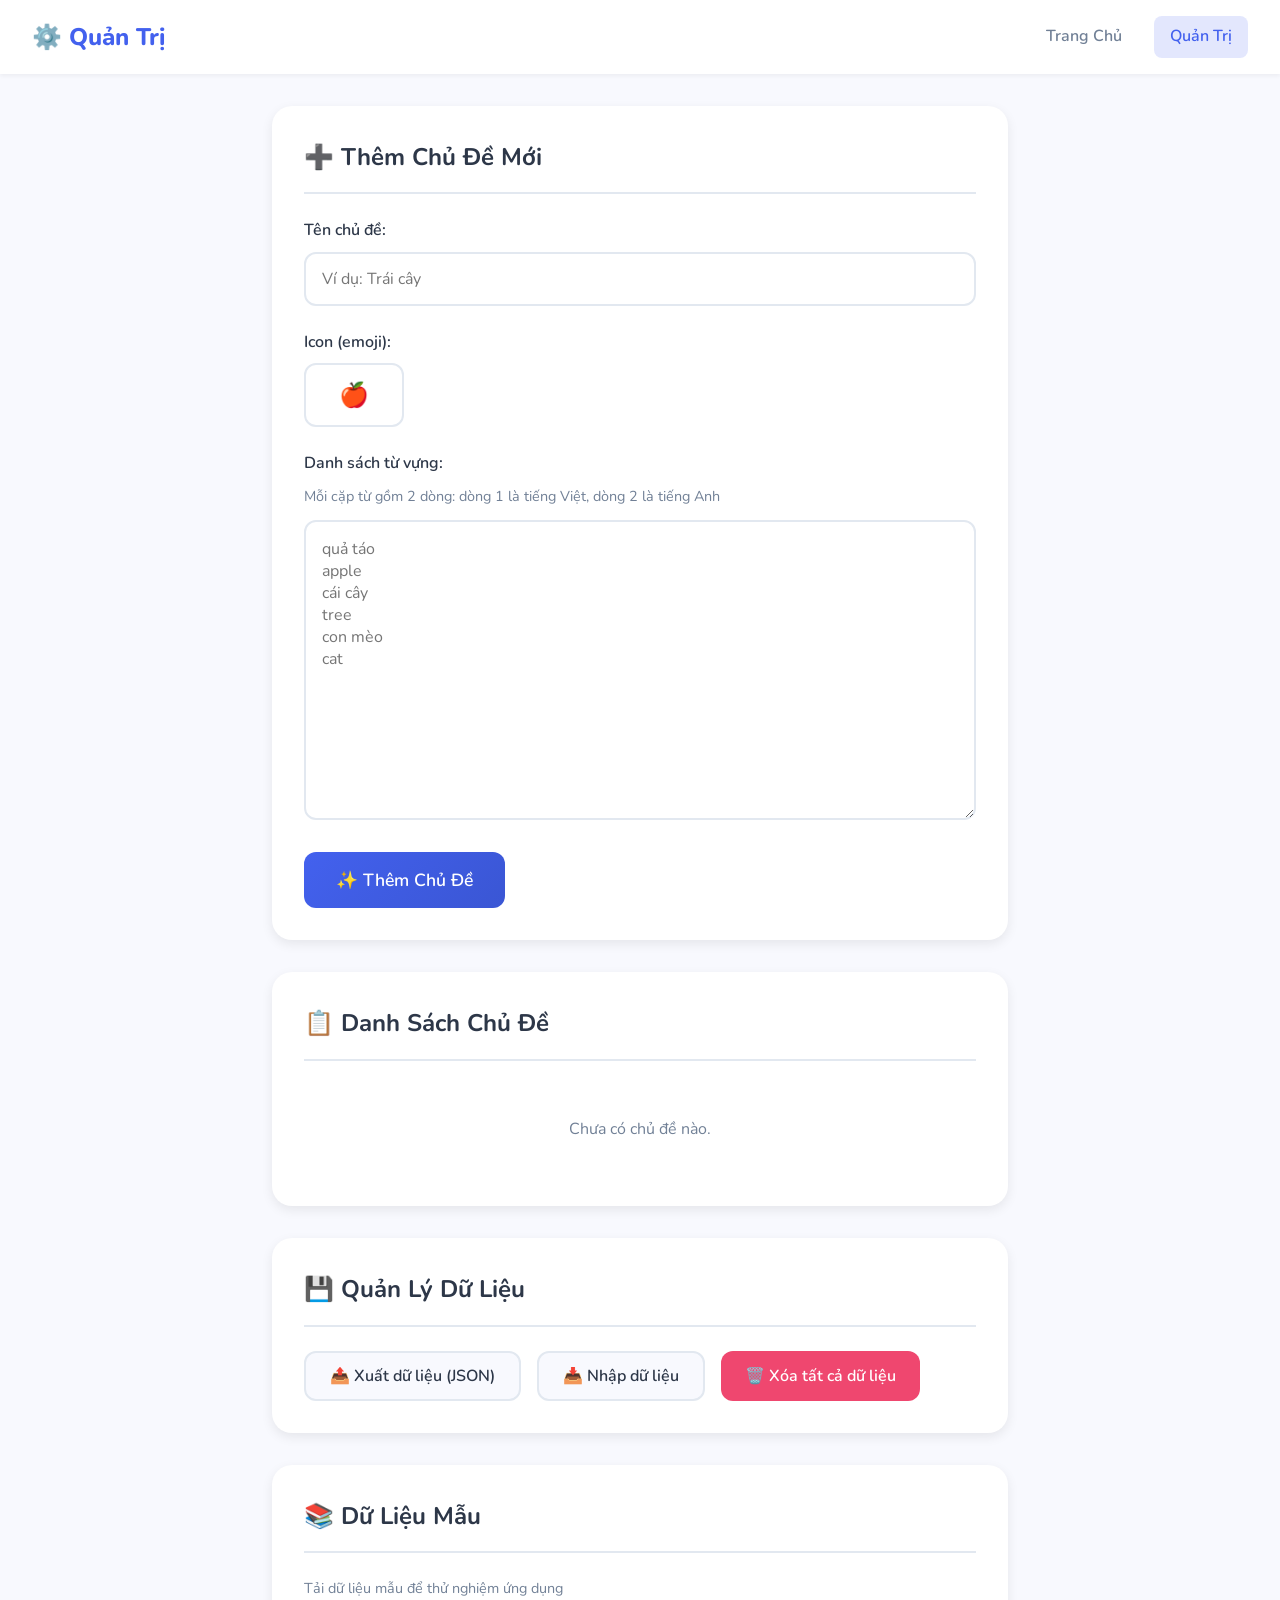
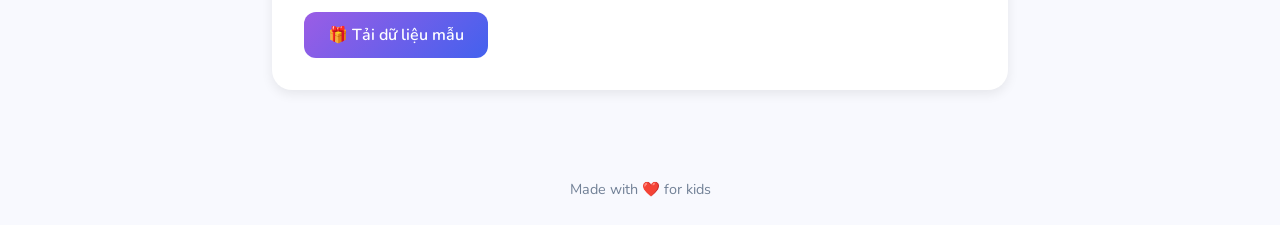
==== admin.html @ 0972e237 "Initial commit: Vocabulary learning app" ====
<!DOCTYPE html>
<html lang="vi">

<head>
    <meta charset="UTF-8">
    <meta name="viewport" content="width=device-width, initial-scale=1.0">
    <title>Quản Trị - Học Từ Vựng</title>
    <link rel="preconnect" href="https://fonts.googleapis.com">
    <link rel="preconnect" href="https://fonts.gstatic.com" crossorigin>
    <link href="https://fonts.googleapis.com/css2?family=Nunito:wght@400;600;700;800&display=swap" rel="stylesheet">
    <link rel="stylesheet" href="css/style.css">
</head>

<body>
    <div class="app-container">
        <header class="header">
            <h1 class="logo">⚙️ Quản Trị</h1>
            <nav class="nav">
                <a href="index.html" class="nav-link">Trang Chủ</a>
                <a href="admin.html" class="nav-link active">Quản Trị</a>
            </nav>
        </header>

        <main class="admin-content">
            <!-- Add New Topic Section -->
            <section class="admin-section">
                <h2>➕ Thêm Chủ Đề Mới</h2>
                <div class="form-group">
                    <label for="topic-name">Tên chủ đề:</label>
                    <input type="text" id="topic-name" class="input-field" placeholder="Ví dụ: Trái cây">
                </div>
                <div class="form-group">
                    <label for="topic-icon">Icon (emoji):</label>
                    <input type="text" id="topic-icon" class="input-field input-icon" placeholder="🍎" maxlength="4">
                </div>
                <div class="form-group">
                    <label for="words-input">Danh sách từ vựng:</label>
                    <p class="help-text">Mỗi cặp từ gồm 2 dòng: dòng 1 là tiếng Việt, dòng 2 là tiếng Anh</p>
                    <textarea id="words-input" class="textarea-field" rows="12" placeholder="quả táo
apple
cái cây
tree
con mèo
cat"></textarea>
                </div>
                <button class="btn btn-primary btn-large" id="btn-add-topic">
                    ✨ Thêm Chủ Đề
                </button>
                <div id="add-message" class="message hidden"></div>
            </section>

            <!-- Existing Topics Section -->
            <section class="admin-section">
                <h2>📋 Danh Sách Chủ Đề</h2>
                <div id="topics-list" class="topics-list">
                    <!-- Topics will be loaded here -->
                </div>
                <div id="no-topics" class="empty-state-small hidden">
                    <p>Chưa có chủ đề nào.</p>
                </div>
            </section>

            <!-- Data Management -->
            <section class="admin-section">
                <h2>💾 Quản Lý Dữ Liệu</h2>
                <div class="data-actions">
                    <button class="btn btn-secondary" id="btn-export">
                        📤 Xuất dữ liệu (JSON)
                    </button>
                    <button class="btn btn-secondary" id="btn-import">
                        📥 Nhập dữ liệu
                    </button>
                    <input type="file" id="file-import" accept=".json" class="hidden">
                    <button class="btn btn-danger" id="btn-clear-all">
                        🗑️ Xóa tất cả dữ liệu
                    </button>
                </div>
            </section>

            <!-- Load Sample Data -->
            <section class="admin-section">
                <h2>📚 Dữ Liệu Mẫu</h2>
                <p class="help-text">Tải dữ liệu mẫu để thử nghiệm ứng dụng</p>
                <button class="btn btn-accent" id="btn-load-sample">
                    🎁 Tải dữ liệu mẫu
                </button>
            </section>
        </main>

        <footer class="footer">
            <p>Made with ❤️ for kids</p>
        </footer>
    </div>

    <script src="js/storage.js"></script>
    <script src="js/admin.js"></script>
</body>

</html>
---- css/style.css ----
/* ===== CSS Variables ===== */
:root {
    /* Primary Colors - Bright & Clean */
    --primary-color: #4361ee;
    --primary-light: #6b83f2;
    --primary-dark: #3a56d4;
    
    /* Accent Colors */
    --accent-green: #06d6a0;
    --accent-green-dark: #05b88a;
    --accent-red: #ef476f;
    --accent-red-dark: #d63d5f;
    --accent-yellow: #ffd166;
    --accent-purple: #9b5de5;
    
    /* Neutral Colors */
    --bg-color: #f8f9fe;
    --card-bg: #ffffff;
    --text-primary: #2d3748;
    --text-secondary: #718096;
    --text-light: #a0aec0;
    --border-color: #e2e8f0;
    
    /* Shadows */
    --shadow-sm: 0 2px 4px rgba(0, 0, 0, 0.05);
    --shadow-md: 0 4px 12px rgba(0, 0, 0, 0.08);
    --shadow-lg: 0 8px 24px rgba(0, 0, 0, 0.12);
    --shadow-xl: 0 12px 48px rgba(0, 0, 0, 0.15);
    
    /* Border Radius */
    --radius-sm: 8px;
    --radius-md: 12px;
    --radius-lg: 20px;
    --radius-xl: 28px;
    
    /* Font */
    --font-family: 'Nunito', -apple-system, BlinkMacSystemFont, sans-serif;
}

/* ===== Reset & Base ===== */
*, *::before, *::after {
    box-sizing: border-box;
    margin: 0;
    padding: 0;
}

html {
    font-size: 16px;
}

body {
    font-family: var(--font-family);
    background: var(--bg-color);
    color: var(--text-primary);
    line-height: 1.6;
    min-height: 100vh;
}

/* ===== App Container ===== */
.app-container {
    min-height: 100vh;
    display: flex;
    flex-direction: column;
}

/* ===== Header ===== */
.header {
    background: var(--card-bg);
    padding: 1rem 2rem;
    display: flex;
    justify-content: space-between;
    align-items: center;
    box-shadow: var(--shadow-sm);
    position: sticky;
    top: 0;
    z-index: 100;
}

.logo {
    font-size: 1.5rem;
    font-weight: 800;
    color: var(--primary-color);
}

.nav {
    display: flex;
    gap: 1rem;
}

.nav-link {
    text-decoration: none;
    color: var(--text-secondary);
    font-weight: 600;
    padding: 0.5rem 1rem;
    border-radius: var(--radius-sm);
    transition: all 0.2s ease;
}

.nav-link:hover {
    color: var(--primary-color);
    background: rgba(67, 97, 238, 0.1);
}

.nav-link.active {
    color: var(--primary-color);
    background: rgba(67, 97, 238, 0.15);
}

.back-btn {
    text-decoration: none;
    color: var(--text-secondary);
    font-weight: 600;
    display: flex;
    align-items: center;
    gap: 0.5rem;
    transition: color 0.2s ease;
}

.back-btn:hover {
    color: var(--primary-color);
}

.topic-title {
    font-size: 1.25rem;
    font-weight: 700;
    color: var(--text-primary);
}

/* ===== Main Content ===== */
.main-content {
    flex: 1;
    padding: 2rem;
    max-width: 1200px;
    margin: 0 auto;
    width: 100%;
}

/* ===== Hero Section ===== */
.hero {
    text-align: center;
    padding: 2rem 0 3rem;
}

.hero h2 {
    font-size: 2rem;
    font-weight: 800;
    color: var(--text-primary);
    margin-bottom: 0.5rem;
}

.hero p {
    font-size: 1.25rem;
    color: var(--text-secondary);
}

/* ===== Topics Section ===== */
.topics-section h3 {
    font-size: 1.5rem;
    font-weight: 700;
    margin-bottom: 1.5rem;
    color: var(--text-primary);
}

.topics-grid {
    display: grid;
    grid-template-columns: repeat(auto-fill, minmax(280px, 1fr));
    gap: 1.5rem;
}

.topic-card {
    background: var(--card-bg);
    border-radius: var(--radius-lg);
    padding: 1.5rem;
    text-decoration: none;
    color: inherit;
    box-shadow: var(--shadow-md);
    transition: all 0.3s ease;
    display: flex;
    flex-direction: column;
    gap: 1rem;
    border: 2px solid transparent;
}

.topic-card:hover {
    transform: translateY(-4px);
    box-shadow: var(--shadow-lg);
    border-color: var(--primary-light);
}

.topic-card-header {
    display: flex;
    align-items: center;
    gap: 1rem;
}

.topic-icon {
    font-size: 2.5rem;
    width: 60px;
    height: 60px;
    display: flex;
    align-items: center;
    justify-content: center;
    background: linear-gradient(135deg, var(--primary-light), var(--accent-purple));
    border-radius: var(--radius-md);
}

.topic-info {
    flex: 1;
}

.topic-name {
    font-size: 1.25rem;
    font-weight: 700;
    color: var(--text-primary);
    margin-bottom: 0.25rem;
}

.topic-count {
    font-size: 0.9rem;
    color: var(--text-secondary);
}

.topic-progress {
    background: var(--border-color);
    height: 8px;
    border-radius: 4px;
    overflow: hidden;
}

.topic-progress-fill {
    height: 100%;
    background: linear-gradient(90deg, var(--accent-green), var(--primary-color));
    border-radius: 4px;
    transition: width 0.3s ease;
}

/* ===== Empty State ===== */
.empty-state {
    text-align: center;
    padding: 3rem;
    background: var(--card-bg);
    border-radius: var(--radius-lg);
    box-shadow: var(--shadow-md);
}

.empty-icon {
    font-size: 4rem;
    margin-bottom: 1rem;
}

.empty-state p {
    font-size: 1.25rem;
    color: var(--text-secondary);
    margin-bottom: 1.5rem;
}

/* ===== Buttons ===== */
.btn {
    display: inline-flex;
    align-items: center;
    justify-content: center;
    gap: 0.5rem;
    padding: 0.75rem 1.5rem;
    font-size: 1rem;
    font-weight: 600;
    font-family: var(--font-family);
    border: none;
    border-radius: var(--radius-md);
    cursor: pointer;
    transition: all 0.2s ease;
    text-decoration: none;
}

.btn-primary {
    background: linear-gradient(135deg, var(--primary-color), var(--primary-dark));
    color: white;
}

.btn-primary:hover {
    transform: translateY(-2px);
    box-shadow: var(--shadow-md);
}

.btn-secondary {
    background: var(--bg-color);
    color: var(--text-primary);
    border: 2px solid var(--border-color);
}

.btn-secondary:hover {
    background: var(--border-color);
}

.btn-accent {
    background: linear-gradient(135deg, var(--accent-purple), var(--primary-color));
    color: white;
}

.btn-accent:hover {
    transform: translateY(-2px);
    box-shadow: var(--shadow-md);
}

.btn-danger {
    background: var(--accent-red);
    color: white;
}

.btn-danger:hover {
    background: var(--accent-red-dark);
}

.btn-large {
    padding: 1rem 2rem;
    font-size: 1.1rem;
}

/* ===== Learn Page ===== */
.learn-content {
    flex: 1;
    display: flex;
    flex-direction: column;
    padding: 2rem;
    max-width: 600px;
    margin: 0 auto;
    width: 100%;
}

/* Progress Bar */
.progress-container {
    margin-bottom: 2rem;
}

.progress-bar {
    background: var(--border-color);
    height: 12px;
    border-radius: 6px;
    overflow: hidden;
    margin-bottom: 0.5rem;
}

.progress-fill {
    height: 100%;
    background: linear-gradient(90deg, var(--accent-green), var(--primary-color));
    border-radius: 6px;
    transition: width 0.5s ease;
    width: 0%;
}

.progress-text {
    display: flex;
    justify-content: space-between;
    font-size: 0.9rem;
    color: var(--text-secondary);
    font-weight: 600;
}

/* Word Card */
.word-card {
    flex: 1;
    display: flex;
    flex-direction: column;
    align-items: center;
    justify-content: center;
    background: var(--card-bg);
    border-radius: var(--radius-xl);
    padding: 3rem 2rem;
    box-shadow: var(--shadow-lg);
    position: relative;
    min-height: 300px;
}

.word-display {
    text-align: center;
    width: 100%;
}

.word-term1 {
    font-size: 2.5rem;
    font-weight: 800;
    color: var(--primary-color);
    margin-bottom: 1rem;
    line-height: 1.3;
}

.word-divider {
    font-size: 1.5rem;
    color: var(--text-light);
    margin: 0.5rem 0;
}

.word-term2 {
    font-size: 2.5rem;
    font-weight: 800;
    color: var(--accent-purple);
    line-height: 1.3;
}

.speaker-btn {
    position: absolute;
    top: 1rem;
    right: 1rem;
    width: 50px;
    height: 50px;
    border-radius: 50%;
    border: none;
    background: var(--bg-color);
    font-size: 1.5rem;
    cursor: pointer;
    transition: all 0.2s ease;
    display: flex;
    align-items: center;
    justify-content: center;
}

.speaker-btn:hover {
    background: var(--primary-light);
    transform: scale(1.1);
}

/* Action Buttons */
.action-buttons {
    display: flex;
    gap: 1.5rem;
    margin-top: 2rem;
    justify-content: center;
}

.btn-action {
    flex: 1;
    max-width: 180px;
    padding: 1.5rem 1rem;
    border: none;
    border-radius: var(--radius-lg);
    cursor: pointer;
    display: flex;
    flex-direction: column;
    align-items: center;
    gap: 0.5rem;
    font-family: var(--font-family);
    transition: all 0.2s ease;
}

.btn-action .btn-icon {
    font-size: 2rem;
}

.btn-action .btn-text {
    font-size: 1rem;
    font-weight: 700;
}

.btn-forgot {
    background: linear-gradient(135deg, var(--accent-red), var(--accent-red-dark));
    color: white;
}

.btn-forgot:hover {
    transform: scale(1.05);
    box-shadow: 0 8px 24px rgba(239, 71, 111, 0.4);
}

.btn-know {
    background: linear-gradient(135deg, var(--accent-green), var(--accent-green-dark));
    color: white;
}

.btn-know:hover {
    transform: scale(1.05);
    box-shadow: 0 8px 24px rgba(6, 214, 160, 0.4);
}

/* Completion Screen */
.completion-screen {
    position: fixed;
    top: 0;
    left: 0;
    right: 0;
    bottom: 0;
    background: rgba(248, 249, 254, 0.95);
    display: flex;
    align-items: center;
    justify-content: center;
    z-index: 200;
}

.completion-content {
    text-align: center;
    background: var(--card-bg);
    padding: 3rem;
    border-radius: var(--radius-xl);
    box-shadow: var(--shadow-xl);
    max-width: 400px;
    animation: bounceIn 0.5s ease;
}

@keyframes bounceIn {
    0% { transform: scale(0.5); opacity: 0; }
    70% { transform: scale(1.1); }
    100% { transform: scale(1); opacity: 1; }
}

.completion-icon {
    font-size: 5rem;
    margin-bottom: 1rem;
}

.completion-content h2 {
    font-size: 2rem;
    color: var(--primary-color);
    margin-bottom: 0.5rem;
}

.completion-content p {
    color: var(--text-secondary);
    margin-bottom: 2rem;
}

.completion-actions {
    display: flex;
    flex-direction: column;
    gap: 1rem;
}

/* ===== Admin Page ===== */
.admin-content {
    flex: 1;
    padding: 2rem;
    max-width: 800px;
    margin: 0 auto;
    width: 100%;
}

.admin-section {
    background: var(--card-bg);
    border-radius: var(--radius-lg);
    padding: 2rem;
    margin-bottom: 2rem;
    box-shadow: var(--shadow-md);
}

.admin-section h2 {
    font-size: 1.5rem;
    font-weight: 700;
    color: var(--text-primary);
    margin-bottom: 1.5rem;
    padding-bottom: 1rem;
    border-bottom: 2px solid var(--border-color);
}

.form-group {
    margin-bottom: 1.5rem;
}

.form-group label {
    display: block;
    font-weight: 600;
    color: var(--text-primary);
    margin-bottom: 0.5rem;
}

.help-text {
    font-size: 0.9rem;
    color: var(--text-secondary);
    margin-bottom: 0.75rem;
}

.input-field {
    width: 100%;
    padding: 0.875rem 1rem;
    font-size: 1rem;
    font-family: var(--font-family);
    border: 2px solid var(--border-color);
    border-radius: var(--radius-md);
    transition: all 0.2s ease;
}

.input-field:focus {
    outline: none;
    border-color: var(--primary-color);
    box-shadow: 0 0 0 3px rgba(67, 97, 238, 0.1);
}

.input-icon {
    max-width: 100px;
    text-align: center;
    font-size: 1.5rem;
}

.textarea-field {
    width: 100%;
    padding: 1rem;
    font-size: 1rem;
    font-family: var(--font-family);
    border: 2px solid var(--border-color);
    border-radius: var(--radius-md);
    resize: vertical;
    min-height: 200px;
    transition: all 0.2s ease;
}

.textarea-field:focus {
    outline: none;
    border-color: var(--primary-color);
    box-shadow: 0 0 0 3px rgba(67, 97, 238, 0.1);
}

/* Topics List in Admin */
.topics-list {
    display: flex;
    flex-direction: column;
    gap: 1rem;
}

.topic-item {
    display: flex;
    align-items: center;
    justify-content: space-between;
    padding: 1rem 1.25rem;
    background: var(--bg-color);
    border-radius: var(--radius-md);
    gap: 1rem;
}

.topic-item-info {
    display: flex;
    align-items: center;
    gap: 1rem;
    flex: 1;
}

.topic-item-icon {
    font-size: 1.5rem;
}

.topic-item-name {
    font-weight: 600;
    color: var(--text-primary);
}

.topic-item-count {
    font-size: 0.875rem;
    color: var(--text-secondary);
}

.topic-item-actions {
    display: flex;
    gap: 0.5rem;
}

.btn-icon-small {
    width: 36px;
    height: 36px;
    border-radius: var(--radius-sm);
    border: none;
    cursor: pointer;
    display: flex;
    align-items: center;
    justify-content: center;
    font-size: 1rem;
    transition: all 0.2s ease;
}

.btn-edit {
    background: var(--accent-yellow);
    color: var(--text-primary);
}

.btn-edit:hover {
    transform: scale(1.1);
}

.btn-delete {
    background: var(--accent-red);
    color: white;
}

.btn-delete:hover {
    transform: scale(1.1);
}

/* Data Actions */
.data-actions {
    display: flex;
    flex-wrap: wrap;
    gap: 1rem;
}

/* Message */
.message {
    padding: 1rem;
    border-radius: var(--radius-md);
    margin-top: 1rem;
    font-weight: 600;
}

.message.success {
    background: rgba(6, 214, 160, 0.15);
    color: var(--accent-green-dark);
}

.message.error {
    background: rgba(239, 71, 111, 0.15);
    color: var(--accent-red-dark);
}

.empty-state-small {
    text-align: center;
    padding: 2rem;
    color: var(--text-secondary);
}

/* ===== Footer ===== */
.footer {
    text-align: center;
    padding: 1.5rem;
    color: var(--text-secondary);
    font-size: 0.9rem;
}

/* ===== Utilities ===== */
.hidden {
    display: none !important;
}

/* ===== Responsive ===== */
@media (max-width: 768px) {
    .header {
        padding: 1rem;
        flex-wrap: wrap;
        gap: 1rem;
    }
    
    .hero h2 {
        font-size: 1.5rem;
    }
    
    .hero p {
        font-size: 1rem;
    }
    
    .topics-grid {
        grid-template-columns: 1fr;
    }
    
    .word-term1,
    .word-term2 {
        font-size: 1.75rem;
    }
    
    .action-buttons {
        gap: 1rem;
    }
    
    .btn-action {
        padding: 1rem;
    }
    
    .btn-action .btn-icon {
        font-size: 1.5rem;
    }
    
    .admin-content {
        padding: 1rem;
    }
    
    .admin-section {
        padding: 1.5rem;
    }
    
    .data-actions {
        flex-direction: column;
    }
    
    .data-actions .btn {
        width: 100%;
    }
}

@media (max-width: 480px) {
    .nav-link {
        padding: 0.4rem 0.75rem;
        font-size: 0.9rem;
    }
    
    .word-card {
        padding: 2rem 1rem;
    }
    
    .word-term1,
    .word-term2 {
        font-size: 1.5rem;
    }
}
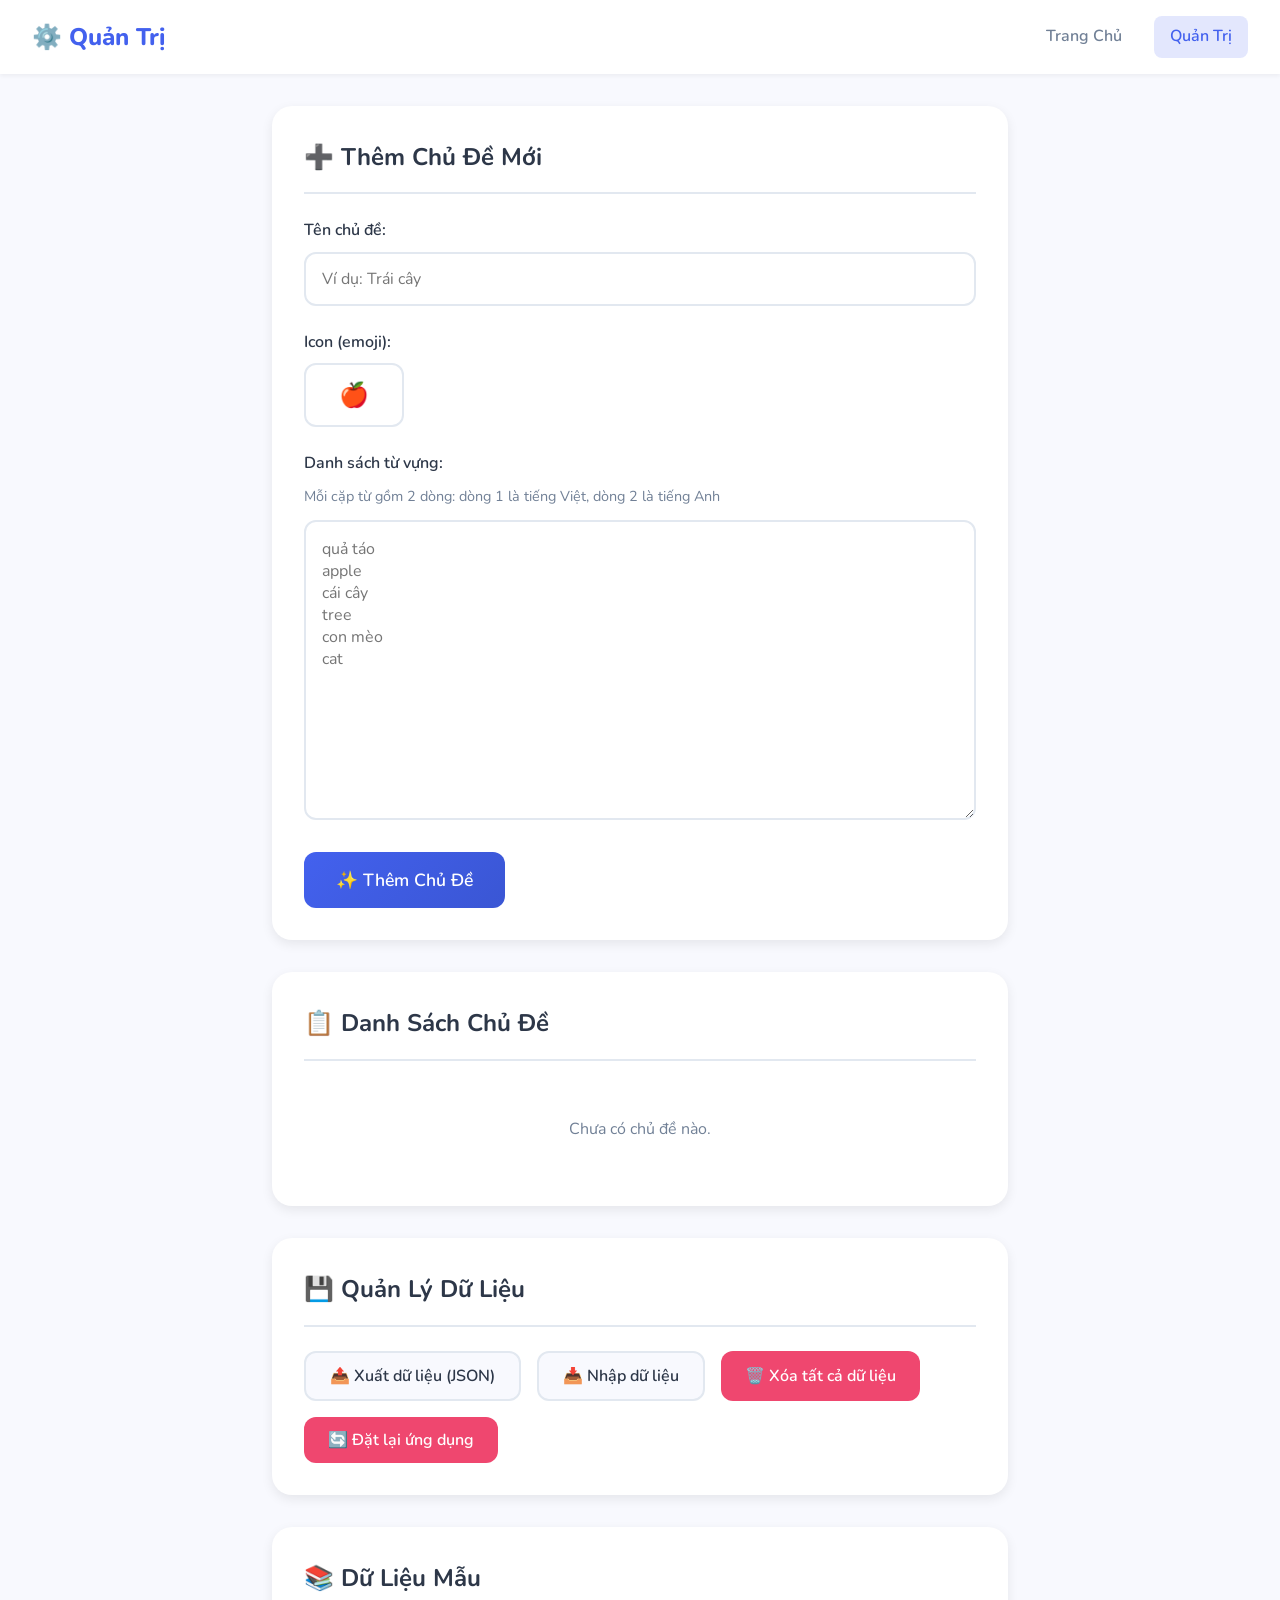
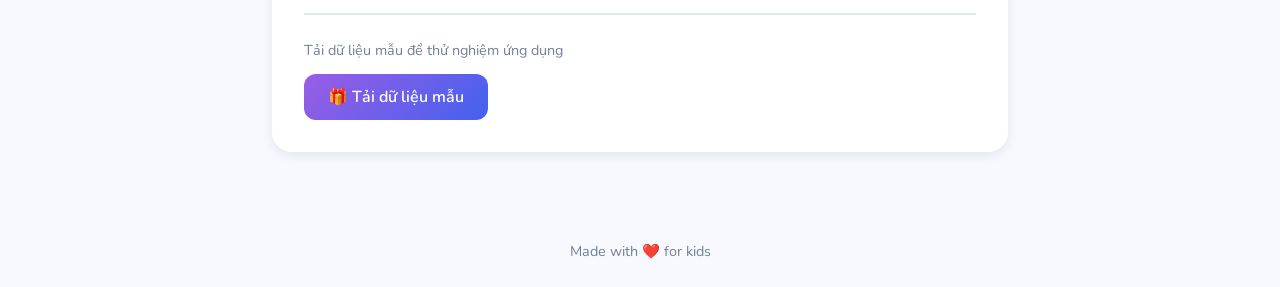
==== commit 53c77d7a: "reset app" ====
--- a/admin.html
+++ b/admin.html
@@ -74,6 +74,9 @@
                     <button class="btn btn-danger" id="btn-clear-all">
                         🗑️ Xóa tất cả dữ liệu
                     </button>
+                    <button class="btn btn-danger" id="btn-reset-app">
+                        🔄 Đặt lại ứng dụng
+                    </button>
                 </div>
             </section>
 
--- a/css/style.css
+++ b/css/style.css
@@ -320,15 +320,18 @@
     flex: 1;
     display: flex;
     flex-direction: column;
-    padding: 2rem;
+    padding: 1rem;
     max-width: 600px;
     margin: 0 auto;
     width: 100%;
+    height: calc(100vh - 60px);
+    overflow: hidden;
 }
 
 /* Progress Bar */
 .progress-container {
-    margin-bottom: 2rem;
+    margin-bottom: 1rem;
+    flex-shrink: 0;
 }
 
 .progress-bar {
@@ -364,10 +367,39 @@
     justify-content: center;
     background: var(--card-bg);
     border-radius: var(--radius-xl);
-    padding: 3rem 2rem;
+    padding: 1rem;
     box-shadow: var(--shadow-lg);
     position: relative;
-    min-height: 300px;
+    min-height: 200px;
+    max-height: 600px;
+    gap: 0.5rem;
+}
+
+/* Word Image */
+.word-image-container {
+    display: flex;
+    justify-content: center;
+    align-items: center;
+    width: 100%;
+}
+
+.word-image {
+    max-width: 340px;
+    max-height: 270px;
+    width: auto;
+    height: auto;
+    object-fit: cover;
+    border-radius: var(--radius-md);
+    box-shadow: var(--shadow-md);
+    transition: transform 0.3s ease;
+}
+
+.word-image:hover {
+    transform: scale(1.05);
+}
+
+.word-image.hidden {
+    display: none;
 }
 
 .word-display {
@@ -376,24 +408,103 @@
 }
 
 .word-term1 {
-    font-size: 2.5rem;
+    font-size: 5.25rem;
     font-weight: 800;
     color: var(--primary-color);
-    margin-bottom: 1rem;
-    line-height: 1.3;
+    margin-bottom: 0.75rem;
+    line-height: 1.2;
 }
 
 .word-divider {
-    font-size: 1.5rem;
+    font-size: 1.25rem;
     color: var(--text-light);
-    margin: 0.5rem 0;
+    margin: 0.25rem 0;
 }
 
 .word-term2 {
-    font-size: 2.5rem;
+    font-size: 5.25rem;
     font-weight: 800;
     color: var(--accent-purple);
-    line-height: 1.3;
+    line-height: 1.2;
+}
+
+/* Hidden answer overlay */
+.word-term2-container {
+    position: relative;
+    display: flex;
+    flex-direction: column;
+    align-items: center;
+    cursor: pointer;
+    min-height: 120px;
+}
+
+/* Answer content (image + text) */
+.answer-content {
+    display: flex;
+    flex-direction: column;
+    align-items: center;
+    gap: 0.5rem;
+}
+
+.answer-content.hidden-answer {
+    visibility: hidden;
+    opacity: 0;
+}
+
+.answer-content.shown-answer {
+    visibility: visible;
+    opacity: 1;
+    animation: revealAnswer 0.4s ease;
+}
+
+/* Word Image in answer */
+.word-image {
+    max-width: 270px;
+    max-height: 225px;
+    width: auto;
+    height: auto;
+    object-fit: cover;
+    border-radius: var(--radius-md);
+    box-shadow: var(--shadow-md);
+}
+
+.answer-overlay {
+    position: absolute;
+    top: 50%;
+    left: 50%;
+    transform: translate(-50%, -50%);
+    background: linear-gradient(135deg, #a0aec0, #718096);
+    border-radius: var(--radius-md);
+    padding: 0.5rem 2rem;
+    min-width: 200px;
+    min-height: 60px;
+    display: flex;
+    align-items: center;
+    justify-content: center;
+    box-shadow: var(--shadow-md);
+    transition: all 0.3s ease;
+    z-index: 10;
+}
+
+.answer-overlay:hover {
+    background: linear-gradient(135deg, #718096, #4a5568);
+    transform: translate(-50%, -50%) scale(1.02);
+}
+
+.answer-overlay span {
+    color: white;
+    font-size: 1rem;
+    font-weight: 600;
+}
+
+.answer-overlay.revealed {
+    opacity: 0;
+    pointer-events: none;
+}
+
+@keyframes revealAnswer {
+    from { opacity: 0; transform: translateY(-10px); }
+    to { opacity: 1; transform: translateY(0); }
 }
 
 .speaker-btn {
@@ -421,15 +532,17 @@
 /* Action Buttons */
 .action-buttons {
     display: flex;
-    gap: 1.5rem;
-    margin-top: 2rem;
+    gap: 1rem;
+    margin-top: 1rem;
     justify-content: center;
+    padding: 0;
+    flex-shrink: 0;
+    width: 100%;
 }
 
 .btn-action {
     flex: 1;
-    max-width: 180px;
-    padding: 1.5rem 1rem;
+    padding: 1.25rem 1rem;
     border: none;
     border-radius: var(--radius-lg);
     cursor: pointer;
@@ -438,36 +551,94 @@
     align-items: center;
     gap: 0.5rem;
     font-family: var(--font-family);
-    transition: all 0.2s ease;
+    transition: all 0.25s cubic-bezier(0.34, 1.56, 0.64, 1);
+    position: relative;
+    overflow: hidden;
+}
+
+.btn-action::before {
+    content: '';
+    position: absolute;
+    top: 0;
+    left: 0;
+    right: 0;
+    bottom: 0;
+    background: linear-gradient(180deg, rgba(255,255,255,0.25) 0%, rgba(255,255,255,0) 50%);
+    pointer-events: none;
+}
+
+.btn-action::after {
+    content: '';
+    position: absolute;
+    top: 50%;
+    left: 50%;
+    width: 0;
+    height: 0;
+    background: rgba(255,255,255,0.4);
+    border-radius: 50%;
+    transform: translate(-50%, -50%);
+    transition: width 0.4s ease, height 0.4s ease;
+}
+
+.btn-action:active::after {
+    width: 300px;
+    height: 300px;
 }
 
 .btn-action .btn-icon {
-    font-size: 2rem;
+    font-size: 2.8rem;
+    filter: drop-shadow(0 3px 6px rgba(0,0,0,0.25));
 }
 
 .btn-action .btn-text {
-    font-size: 1rem;
-    font-weight: 700;
+    font-size: 1.1rem;
+    font-weight: 800;
+    text-transform: uppercase;
+    letter-spacing: 1px;
 }
 
 .btn-forgot {
-    background: linear-gradient(135deg, var(--accent-red), var(--accent-red-dark));
+    background: linear-gradient(145deg, #ff7b94, #e63d5e);
     color: white;
+    box-shadow: 
+        0 8px 24px rgba(239, 71, 111, 0.4),
+        inset 0 -4px 0 rgba(0,0,0,0.15);
 }
 
 .btn-forgot:hover {
-    transform: scale(1.05);
-    box-shadow: 0 8px 24px rgba(239, 71, 111, 0.4);
+    transform: translateY(-5px) scale(1.02);
+    box-shadow: 
+        0 12px 32px rgba(239, 71, 111, 0.5),
+        inset 0 -4px 0 rgba(0,0,0,0.15);
+}
+
+.btn-forgot:active {
+    transform: translateY(-2px) scale(0.98);
+    box-shadow: 
+        0 4px 16px rgba(239, 71, 111, 0.4),
+        inset 0 -2px 0 rgba(0,0,0,0.15);
 }
 
 .btn-know {
-    background: linear-gradient(135deg, var(--accent-green), var(--accent-green-dark));
+    background: linear-gradient(145deg, #3df0c4, #05b88a);
     color: white;
+    box-shadow: 
+        0 8px 24px rgba(6, 214, 160, 0.4),
+        inset 0 -4px 0 rgba(0,0,0,0.15);
 }
 
 .btn-know:hover {
-    transform: scale(1.05);
-    box-shadow: 0 8px 24px rgba(6, 214, 160, 0.4);
+    transform: translateY(-5px) scale(1.02);
+    box-shadow: 
+        0 12px 32px rgba(6, 214, 160, 0.5),
+        inset 0 -4px 0 rgba(0,0,0,0.15);
+}
+
+.btn-know:active {
+    transform: translateY(-2px) scale(0.98);
+    box-shadow: 
+        0 4px 16px rgba(6, 214, 160, 0.4),
+        inset 0 -2px 0 rgba(0,0,0,0.15);
 }
 
 /* Completion Screen */
@@ -745,19 +916,23 @@
     
     .word-term1,
     .word-term2 {
-        font-size: 1.75rem;
+        font-size: 2.5rem;
     }
     
     .action-buttons {
-        gap: 1rem;
+        gap: 0.75rem;
     }
     
     .btn-action {
-        padding: 1rem;
+        padding: 0.875rem 0.5rem;
     }
     
     .btn-action .btn-icon {
-        font-size: 1.5rem;
+        font-size: 2rem;
+    }
+    
+    .btn-action .btn-text {
+        font-size: 0.85rem;
     }
     
     .admin-content {
@@ -784,11 +959,21 @@
     }
     
     .word-card {
-        padding: 2rem 1rem;
+        padding: 1rem 0.75rem;
+        min-height: 150px;
     }
     
     .word-term1,
     .word-term2 {
-        font-size: 1.5rem;
-    }
-}
+        font-size: 2rem;
+    }
+    
+    .btn-action {
+        padding: 0.75rem 0.5rem;
+        max-width: 140px;
+    }
+    
+    .btn-action .btn-icon {
+        font-size: 1.75rem;
+    }
+}
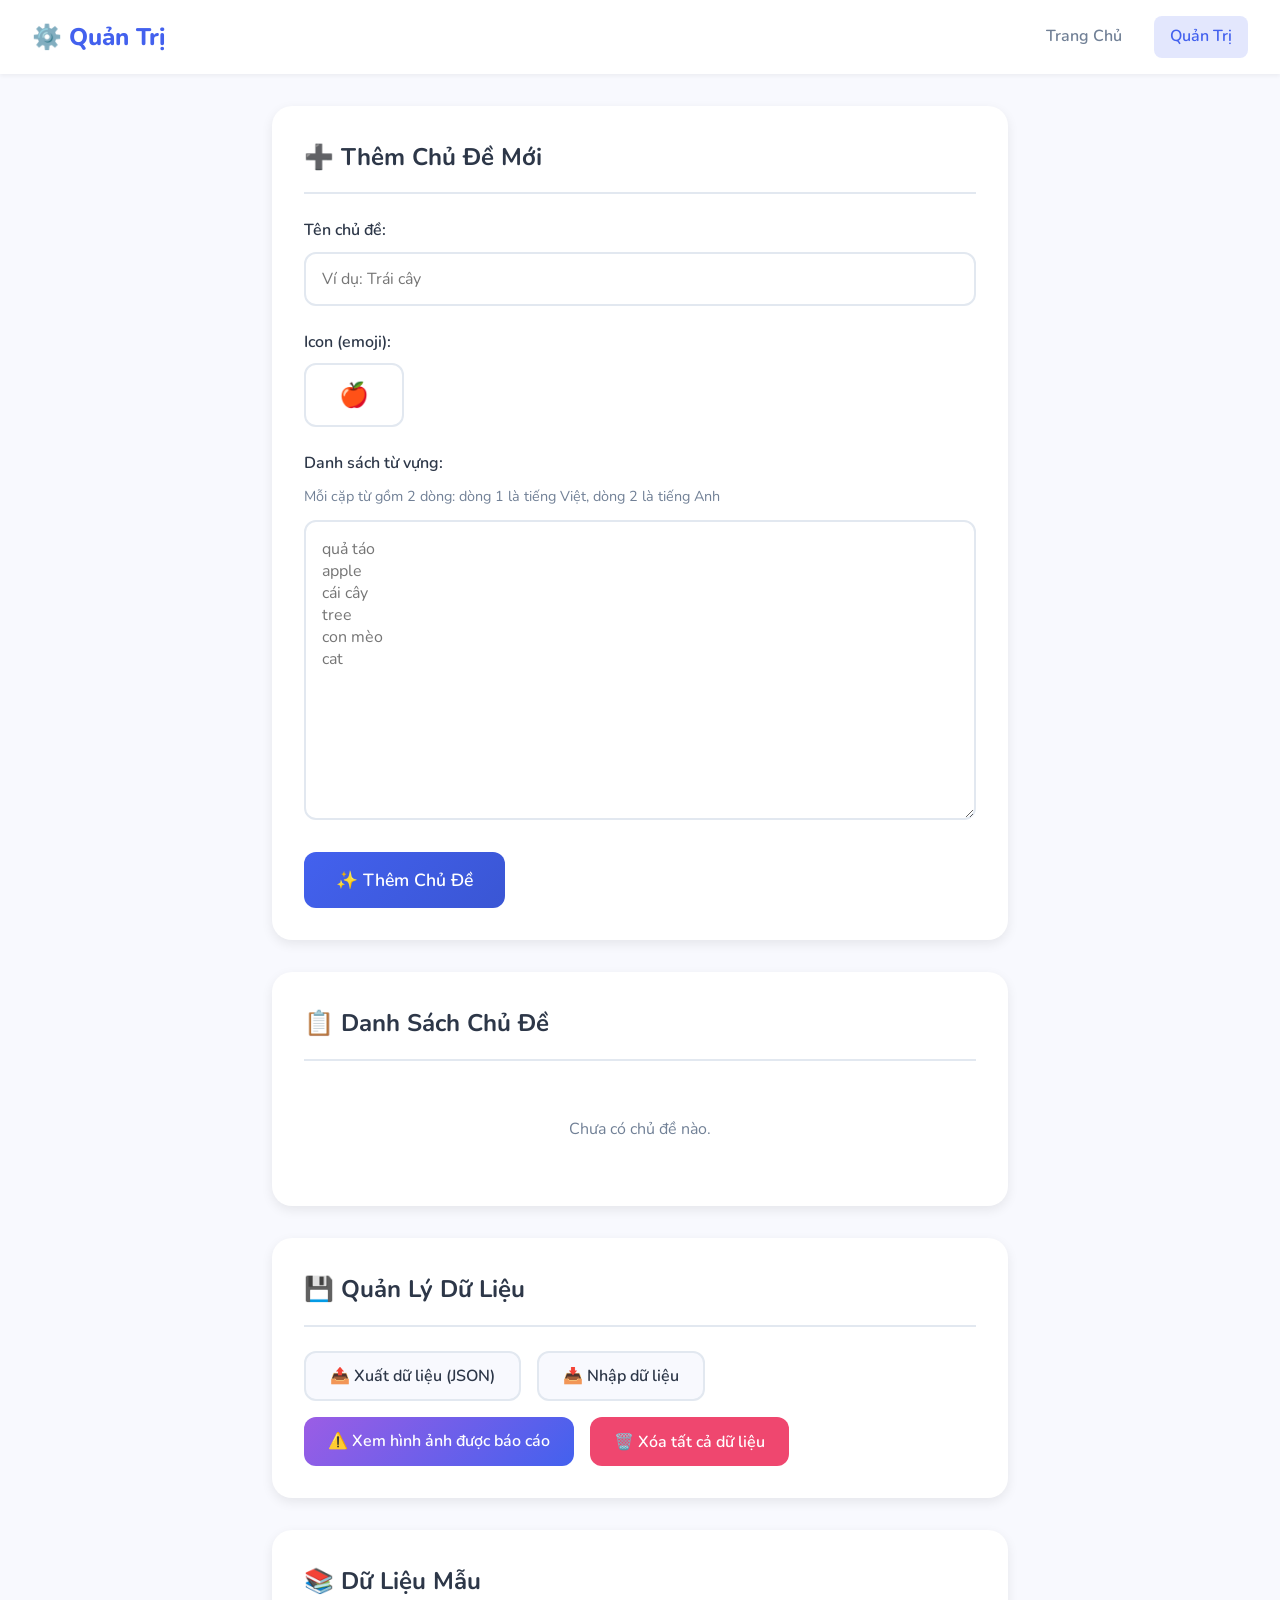
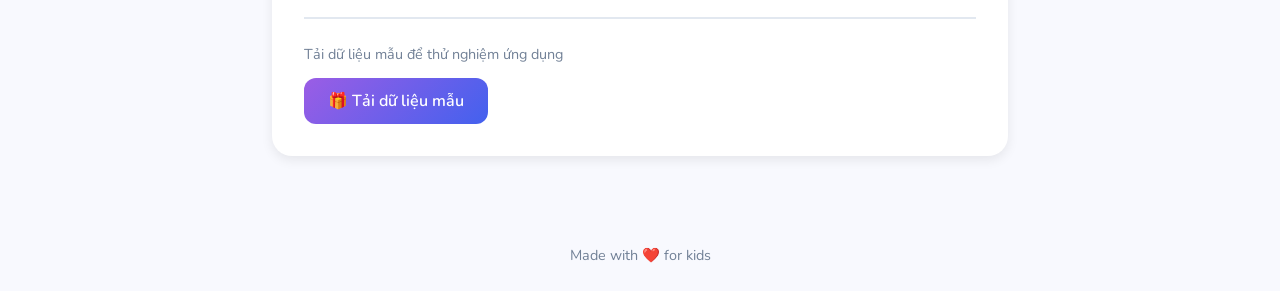
==== commit 527a76d6: "bao cao hinh anh" ====
--- a/admin.html
+++ b/admin.html
@@ -71,10 +71,13 @@
                         📥 Nhập dữ liệu
                     </button>
                     <input type="file" id="file-import" accept=".json" class="hidden">
+                    <a href="reported-images.html" class="btn btn-accent">
+                        ⚠️ Xem hình ảnh được báo cáo
+                    </a>
                     <button class="btn btn-danger" id="btn-clear-all">
                         🗑️ Xóa tất cả dữ liệu
                     </button>
-                    <button class="btn btn-danger" id="btn-reset-app">
+                    <button class="btn btn-danger hidden" id="btn-reset-app">
                         🔄 Đặt lại ứng dụng
                     </button>
                 </div>
@@ -95,6 +98,12 @@
         </footer>
     </div>
 
+    <script src="js/data/animals.js"></script>
+    <script src="js/data/fruits.js"></script>
+    <script src="js/data/vegetables.js"></script>
+    <script src="js/data/household.js"></script>
+    <script src="js/data/occupations.js"></script>
+    <script src="js/data/colors-shapes.js"></script>
     <script src="js/storage.js"></script>
     <script src="js/admin.js"></script>
 </body>
--- a/css/style.css
+++ b/css/style.css
@@ -367,7 +367,7 @@
     justify-content: center;
     background: var(--card-bg);
     border-radius: var(--radius-xl);
-    padding: 1rem;
+    padding: 0.5rem;
     box-shadow: var(--shadow-lg);
     position: relative;
     min-height: 200px;
@@ -411,7 +411,7 @@
     font-size: 5.25rem;
     font-weight: 800;
     color: var(--primary-color);
-    margin-bottom: 0.75rem;
+    margin-bottom: 0.375rem;
     line-height: 1.2;
 }
 
@@ -505,28 +505,6 @@
 @keyframes revealAnswer {
     from { opacity: 0; transform: translateY(-10px); }
     to { opacity: 1; transform: translateY(0); }
-}
-
-.speaker-btn {
-    position: absolute;
-    top: 1rem;
-    right: 1rem;
-    width: 50px;
-    height: 50px;
-    border-radius: 50%;
-    border: none;
-    background: var(--bg-color);
-    font-size: 1.5rem;
-    cursor: pointer;
-    transition: all 0.2s ease;
-    display: flex;
-    align-items: center;
-    justify-content: center;
-}
-
-.speaker-btn:hover {
-    background: var(--primary-light);
-    transform: scale(1.1);
 }
 
 /* Action Buttons */
@@ -641,6 +619,35 @@
         inset 0 -2px 0 rgba(0,0,0,0.15);
 }
 
+.btn-report {
+    background: linear-gradient(145deg, #ffd166, #f9a826);
+    color: white;
+    box-shadow: 
+        0 8px 24px rgba(255, 209, 102, 0.4),
+        inset 0 -4px 0 rgba(0,0,0,0.15);
+    max-width: 80px;
+    flex: 0 0 80px;
+}
+
+.btn-report:hover {
+    transform: translateY(-5px) scale(1.02);
+    box-shadow: 
+        0 12px 32px rgba(255, 209, 102, 0.5),
+        inset 0 -4px 0 rgba(0,0,0,0.15);
+}
+
+.btn-report:active {
+    transform: translateY(-2px) scale(0.98);
+    box-shadow: 
+        0 4px 16px rgba(255, 209, 102, 0.4),
+        inset 0 -2px 0 rgba(0,0,0,0.15);
+}
+
+.btn-report .btn-icon {
+    font-size: 2rem;
+}
+
+
 /* Completion Screen */
 .completion-screen {
     position: fixed;
@@ -889,6 +896,241 @@
     font-size: 0.9rem;
 }
 
+/* ===== Reported Images Page ===== */
+.section-header {
+    display: flex;
+    justify-content: space-between;
+    align-items: center;
+    margin-bottom: 2rem;
+    flex-wrap: wrap;
+    gap: 1rem;
+}
+
+.section-header h2 {
+    margin-bottom: 0;
+    border: none;
+    padding: 0;
+}
+
+.header-actions {
+    display: flex;
+    align-items: center;
+    gap: 1rem;
+}
+
+.count-badge {
+    background: var(--primary-color);
+    color: white;
+    padding: 0.5rem 1rem;
+    border-radius: var(--radius-md);
+    font-weight: 700;
+    font-size: 0.9rem;
+}
+
+.btn-small {
+    padding: 0.5rem 1rem;
+    font-size: 0.9rem;
+}
+
+.reports-container {
+    display: flex;
+    flex-direction: column;
+    gap: 2rem;
+}
+
+.topic-section {
+    background: var(--bg-color);
+    border-radius: var(--radius-lg);
+    padding: 1.5rem;
+}
+
+.topic-header {
+    display: flex;
+    justify-content: space-between;
+    align-items: center;
+    margin-bottom: 1.5rem;
+    padding-bottom: 1rem;
+    border-bottom: 2px solid var(--border-color);
+}
+
+.topic-header h3 {
+    font-size: 1.25rem;
+    font-weight: 700;
+    color: var(--text-primary);
+    margin: 0;
+}
+
+.reported-images-grid {
+    display: grid;
+    grid-template-columns: repeat(auto-fill, minmax(250px, 1fr));
+    gap: 1.25rem;
+}
+
+.report-card {
+    background: var(--card-bg);
+    border-radius: var(--radius-md);
+    padding: 1rem;
+    box-shadow: var(--shadow-sm);
+    transition: all 0.3s ease;
+    position: relative;
+    display: flex;
+    flex-direction: column;
+    gap: 0.75rem;
+}
+
+.report-card:hover {
+    transform: translateY(-2px);
+    box-shadow: var(--shadow-md);
+}
+
+.report-image-container {
+    width: 100%;
+    height: 160px;
+    display: flex;
+    align-items: center;
+    justify-content: center;
+    background: var(--bg-color);
+    border-radius: var(--radius-sm);
+    overflow: hidden;
+    position: relative;
+}
+
+.report-image {
+    max-width: 100%;
+    max-height: 100%;
+    object-fit: cover;
+}
+
+.warning-badge {
+    position: absolute;
+    top: 8px;
+    left: 8px;
+    background: linear-gradient(135deg, rgba(255, 209, 102, 0.95), rgba(249, 168, 38, 0.95));
+    color: white;
+    padding: 0.4rem 0.75rem;
+    border-radius: var(--radius-sm);
+    font-size: 0.8rem;
+    font-weight: 700;
+    box-shadow: var(--shadow-md);
+    z-index: 5;
+}
+
+.no-image {
+    font-size: 2rem;
+    color: var(--text-light);
+}
+
+.report-content {
+    flex: 1;
+}
+
+.report-words {
+    margin-bottom: 0.5rem;
+}
+
+.report-term1 {
+    font-size: 1.1rem;
+    font-weight: 700;
+    color: var(--primary-color);
+    margin-bottom: 0.25rem;
+}
+
+.report-term2 {
+    font-size: 0.95rem;
+    color: var(--text-secondary);
+    font-weight: 600;
+}
+
+.report-date {
+    font-size: 0.8rem;
+    color: var(--text-light);
+    font-style: italic;
+}
+
+.btn-delete-report {
+    position: absolute;
+    top: 0.75rem;
+    right: 0.75rem;
+    width: 36px;
+    height: 36px;
+    border-radius: 50%;
+    border: none;
+    background: var(--accent-red);
+    color: white;
+    font-size: 1.1rem;
+    cursor: pointer;
+    display: flex;
+    align-items: center;
+    justify-content: center;
+    box-shadow: var(--shadow-sm);
+    transition: all 0.2s ease;
+    z-index: 10;
+}
+
+.btn-delete-report:hover {
+    transform: scale(1.1);
+    background: var(--accent-red-dark);
+    box-shadow: var(--shadow-md);
+}
+
+.btn-delete-report:active {
+    transform: scale(0.95);
+}
+
+/* Notification */
+.notification {
+    position: fixed;
+    top: 20px;
+    right: 20px;
+    padding: 1rem 1.5rem;
+    background: var(--card-bg);
+    border-radius: var(--radius-md);
+    box-shadow: var(--shadow-lg);
+    font-weight: 600;
+    z-index: 1000;
+    animation: slideIn 0.3s ease;
+}
+
+@keyframes slideIn {
+    from {
+        transform: translateX(400px);
+        opacity: 0;
+    }
+    to {
+        transform: translateX(0);
+        opacity: 1;
+    }
+}
+
+.notification.fade-out {
+    animation: fadeOut 0.3s ease forwards;
+}
+
+@keyframes fadeOut {
+    from {
+        opacity: 1;
+    }
+    to {
+        opacity: 0;
+        transform: translateY(-10px);
+    }
+}
+
+.notification-success {
+    border-left: 4px solid var(--accent-green);
+    color: var(--accent-green-dark);
+}
+
+.notification-info {
+    border-left: 4px solid var(--primary-color);
+    color: var(--primary-dark);
+}
+
+.notification-error {
+    border-left: 4px solid var(--accent-red);
+    color: var(--accent-red-dark);
+}
+
 /* ===== Utilities ===== */
 .hidden {
     display: none !important;
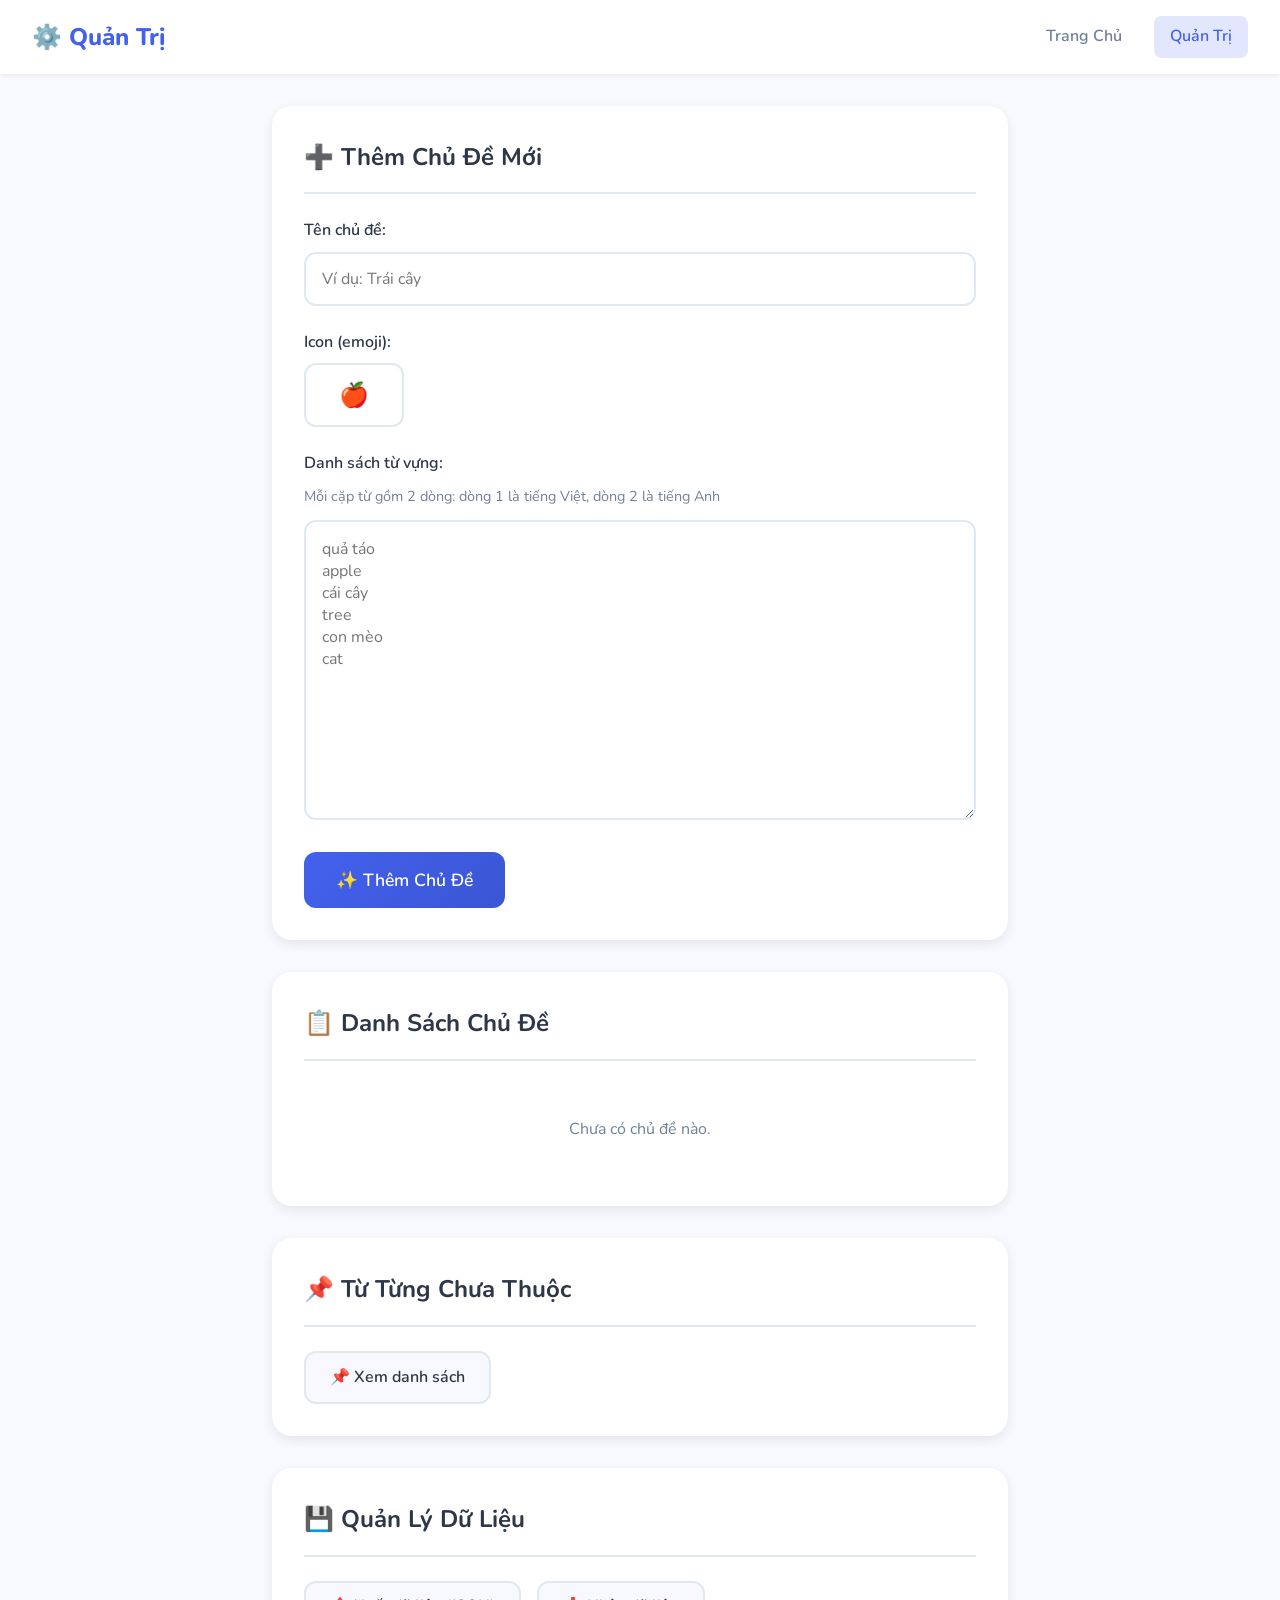
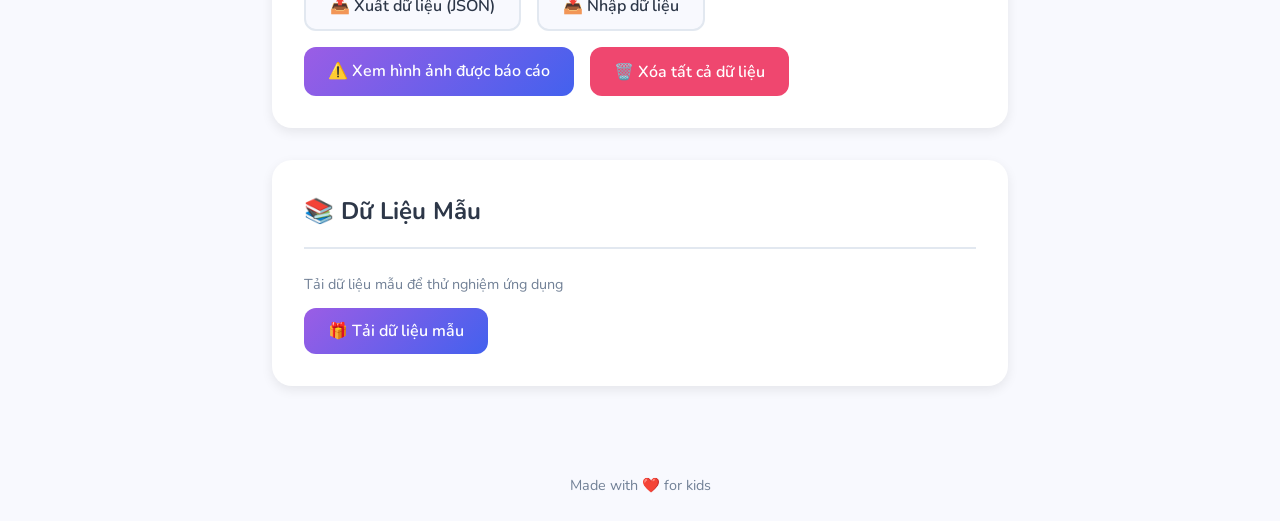
==== commit 26693f3d: "Forgot words" ====
--- a/admin.html
+++ b/admin.html
@@ -60,6 +60,13 @@
                 </div>
             </section>
 
+            <section class="admin-section">
+                <h2>📌 Từ Từng Chưa Thuộc</h2>
+                <div class="data-actions">
+                    <a href="forgot-words.html" class="btn btn-secondary">📌 Xem danh sách</a>
+                </div>
+            </section>
+
             <!-- Data Management -->
             <section class="admin-section">
                 <h2>💾 Quản Lý Dữ Liệu</h2>
--- a/css/style.css
+++ b/css/style.css
@@ -58,7 +58,7 @@
 
 /* ===== App Container ===== */
 .app-container {
-    min-height: 100vh;
+    min-height: 90vh;
     display: flex;
     flex-direction: column;
 }
@@ -819,6 +819,21 @@
 .topic-item-count {
     font-size: 0.875rem;
     color: var(--text-secondary);
+}
+
+.forgot-max {
+    margin-left: auto;
+    color: var(--text-secondary);
+    font-size: 0.875rem;
+    font-weight: 600;
+    white-space: nowrap;
+}
+
+.forgot-max-number {
+    display: inline-block;
+    min-width: 3ch;
+    text-align: right;
+    font-variant-numeric: tabular-nums;
 }
 
 .topic-item-actions {
